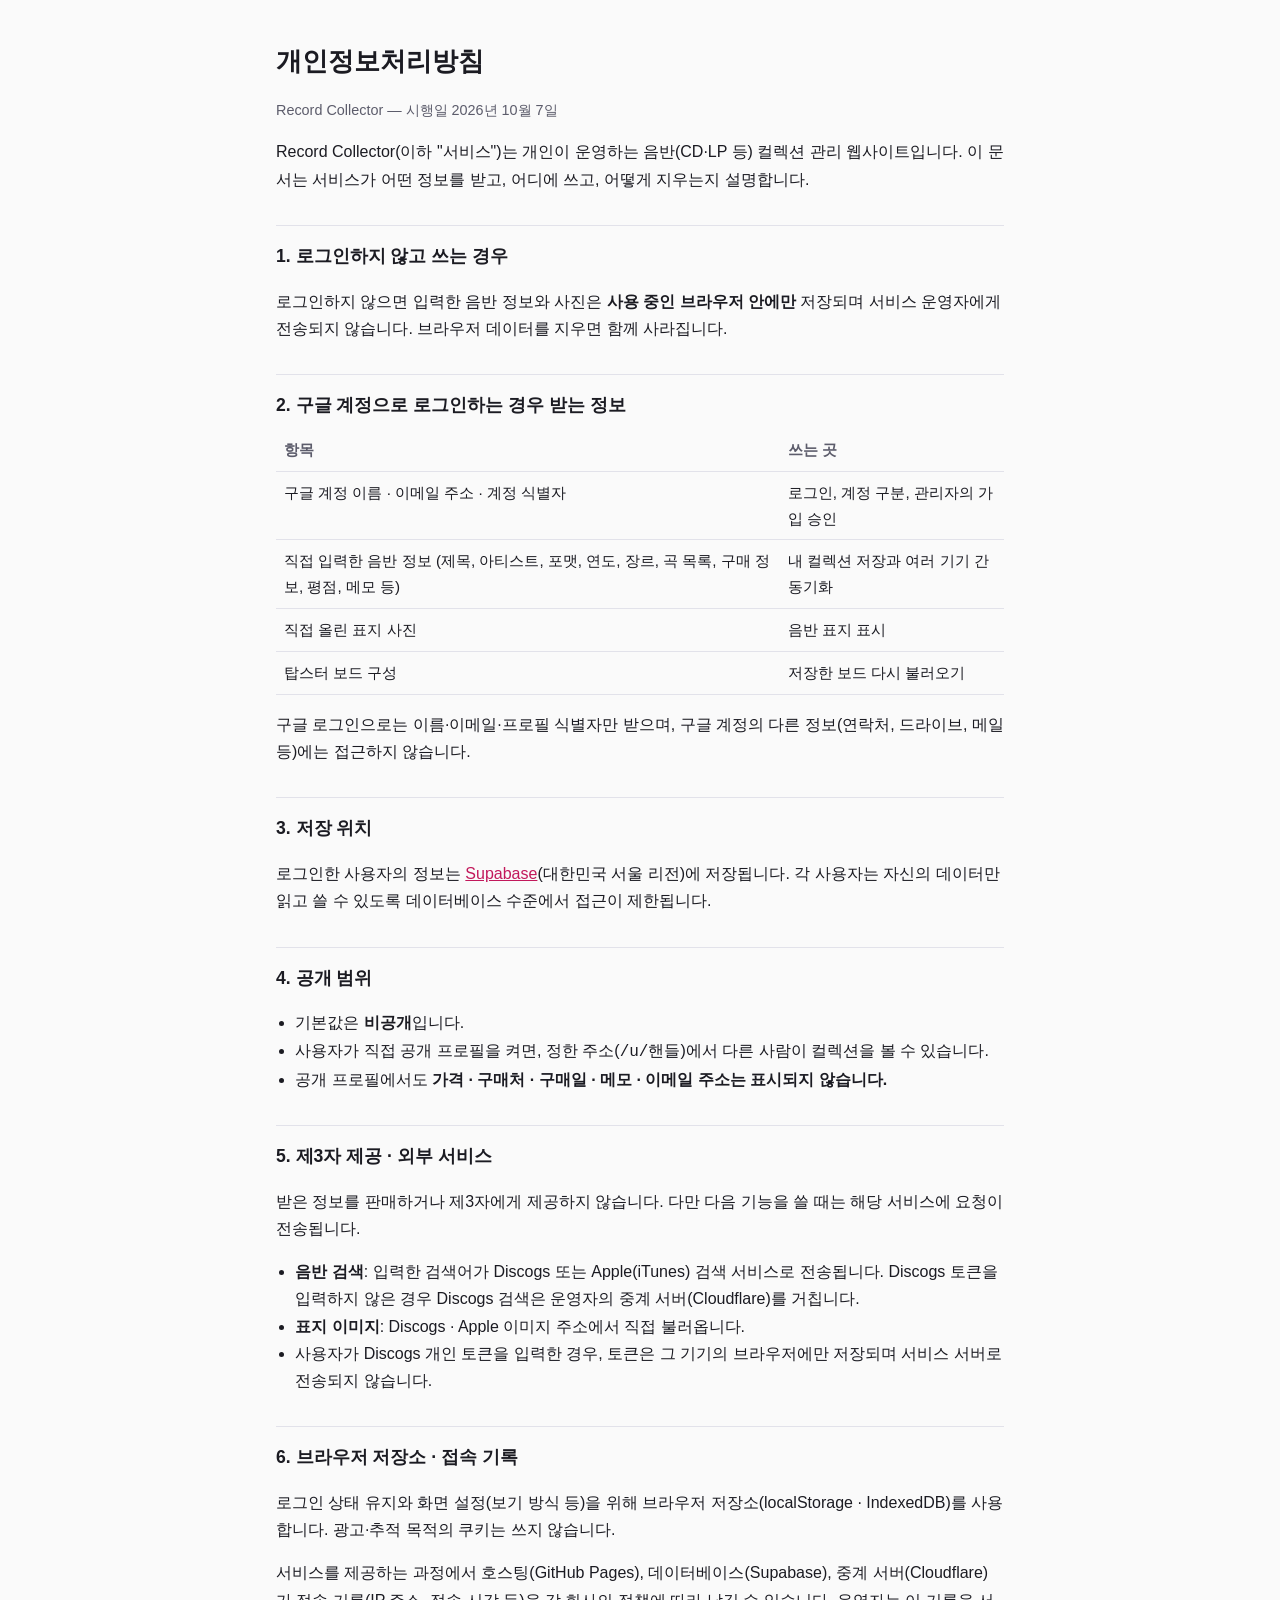
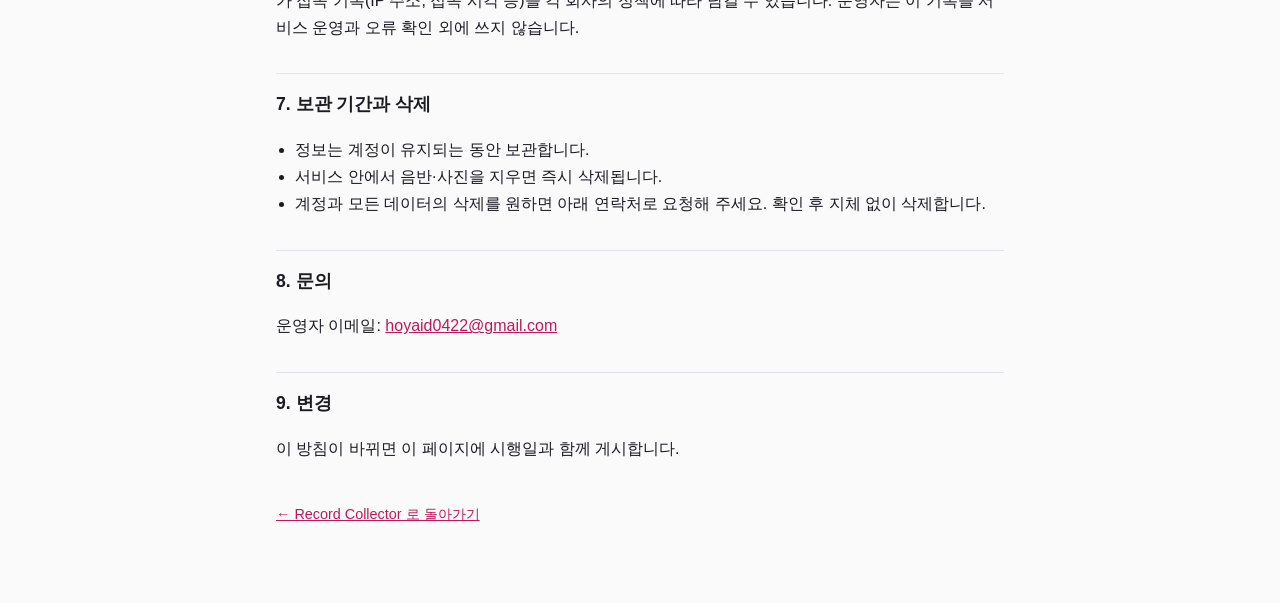
==== privacy.html @ 56c5d55b "deploy: motoo42/record-collector@c69d6bb1eff33a2529977f2d9a796d6fad0e534d" ====
<!doctype html>
<html lang="ko">
<head>
  <meta charset="utf-8" />
  <meta name="viewport" content="width=device-width, initial-scale=1" />
  <title>개인정보처리방침 · Record Collector</title>
  <link rel="icon" href="vinyl.svg" />
  <style>
    :root {
      --bg: #0e0e12;
      --text: #ececf1;
      --dim: #a3a3b2;
      --border: #2a2a33;
      --accent: #e0457b;
    }
    @media (prefers-color-scheme: light) {
      :root { --bg: #fafafa; --text: #1b1b22; --dim: #5c5c6b; --border: #e2e2ea; --accent: #c2185b; }
    }
    * { box-sizing: border-box; }
    body {
      margin: 0;
      background: var(--bg);
      color: var(--text);
      font: 16px/1.7 -apple-system, 'Segoe UI', 'Apple SD Gothic Neo', 'Malgun Gothic', sans-serif;
    }
    main { max-width: 760px; margin: 0 auto; padding: 40px 16px 64px; }
    h1 { font-size: 1.6rem; margin: 0 0 4px; }
    h2 { font-size: 1.1rem; margin: 32px 0 8px; padding-top: 16px; border-top: 1px solid var(--border); }
    p, li { color: var(--text); }
    .dim { color: var(--dim); font-size: 0.9rem; }
    a { color: var(--accent); }
    ul { padding-left: 1.2em; }
    table { width: 100%; border-collapse: collapse; font-size: 0.95rem; }
    th, td { text-align: left; padding: 8px; border-bottom: 1px solid var(--border); vertical-align: top; }
    th { color: var(--dim); font-weight: 600; }
  </style>
</head>
<body>
<main>
  <h1>개인정보처리방침</h1>
  <p class="dim">Record Collector — 시행일 2026년 10월 7일</p>

  <p>
    Record Collector(이하 "서비스")는 개인이 운영하는 음반(CD·LP 등) 컬렉션 관리 웹사이트입니다.
    이 문서는 서비스가 어떤 정보를 받고, 어디에 쓰고, 어떻게 지우는지 설명합니다.
  </p>

  <h2>1. 로그인하지 않고 쓰는 경우</h2>
  <p>
    로그인하지 않으면 입력한 음반 정보와 사진은 <strong>사용 중인 브라우저 안에만</strong> 저장되며 서비스 운영자에게 전송되지 않습니다.
    브라우저 데이터를 지우면 함께 사라집니다.
  </p>

  <h2>2. 구글 계정으로 로그인하는 경우 받는 정보</h2>
  <table>
    <tr><th>항목</th><th>쓰는 곳</th></tr>
    <tr><td>구글 계정 이름 · 이메일 주소 · 계정 식별자</td><td>로그인, 계정 구분, 관리자의 가입 승인</td></tr>
    <tr><td>직접 입력한 음반 정보 (제목, 아티스트, 포맷, 연도, 장르, 곡 목록, 구매 정보, 평점, 메모 등)</td><td>내 컬렉션 저장과 여러 기기 간 동기화</td></tr>
    <tr><td>직접 올린 표지 사진</td><td>음반 표지 표시</td></tr>
    <tr><td>탑스터 보드 구성</td><td>저장한 보드 다시 불러오기</td></tr>
  </table>
  <p>
    구글 로그인으로는 이름·이메일·프로필 식별자만 받으며, 구글 계정의 다른 정보(연락처, 드라이브, 메일 등)에는 접근하지 않습니다.
  </p>

  <h2>3. 저장 위치</h2>
  <p>
    로그인한 사용자의 정보는 <a href="https://supabase.com" rel="noopener">Supabase</a>(대한민국 서울 리전)에 저장됩니다.
    각 사용자는 자신의 데이터만 읽고 쓸 수 있도록 데이터베이스 수준에서 접근이 제한됩니다.
  </p>

  <h2>4. 공개 범위</h2>
  <ul>
    <li>기본값은 <strong>비공개</strong>입니다.</li>
    <li>사용자가 직접 공개 프로필을 켜면, 정한 주소(<code>/u/핸들</code>)에서 다른 사람이 컬렉션을 볼 수 있습니다.</li>
    <li>공개 프로필에서도 <strong>가격 · 구매처 · 구매일 · 메모 · 이메일 주소는 표시되지 않습니다.</strong></li>
  </ul>

  <h2>5. 제3자 제공 · 외부 서비스</h2>
  <p>받은 정보를 판매하거나 제3자에게 제공하지 않습니다. 다만 다음 기능을 쓸 때는 해당 서비스에 요청이 전송됩니다.</p>
  <ul>
    <li><strong>음반 검색</strong>: 입력한 검색어가 Discogs 또는 Apple(iTunes) 검색 서비스로 전송됩니다.
      Discogs 토큰을 입력하지 않은 경우 Discogs 검색은 운영자의 중계 서버(Cloudflare)를 거칩니다.</li>
    <li><strong>표지 이미지</strong>: Discogs · Apple 이미지 주소에서 직접 불러옵니다.</li>
    <li>사용자가 Discogs 개인 토큰을 입력한 경우, 토큰은 그 기기의 브라우저에만 저장되며 서비스 서버로 전송되지 않습니다.</li>
  </ul>

  <h2>6. 브라우저 저장소 · 접속 기록</h2>
  <p>로그인 상태 유지와 화면 설정(보기 방식 등)을 위해 브라우저 저장소(localStorage · IndexedDB)를 사용합니다. 광고·추적 목적의 쿠키는 쓰지 않습니다.</p>
  <p>서비스를 제공하는 과정에서 호스팅(GitHub Pages), 데이터베이스(Supabase), 중계 서버(Cloudflare)가 접속 기록(IP 주소, 접속 시각 등)을 각 회사의 정책에 따라 남길 수 있습니다. 운영자는 이 기록을 서비스 운영과 오류 확인 외에 쓰지 않습니다.</p>

  <h2>7. 보관 기간과 삭제</h2>
  <ul>
    <li>정보는 계정이 유지되는 동안 보관합니다.</li>
    <li>서비스 안에서 음반·사진을 지우면 즉시 삭제됩니다.</li>
    <li>계정과 모든 데이터의 삭제를 원하면 아래 연락처로 요청해 주세요. 확인 후 지체 없이 삭제합니다.</li>
  </ul>

  <h2>8. 문의</h2>
  <p>운영자 이메일: <a href="mailto:hoyaid0422@gmail.com">hoyaid0422@gmail.com</a></p>

  <h2>9. 변경</h2>
  <p>이 방침이 바뀌면 이 페이지에 시행일과 함께 게시합니다.</p>

  <p class="dim" style="margin-top: 40px"><a href="./">← Record Collector 로 돌아가기</a></p>
</main>
</body>
</html>
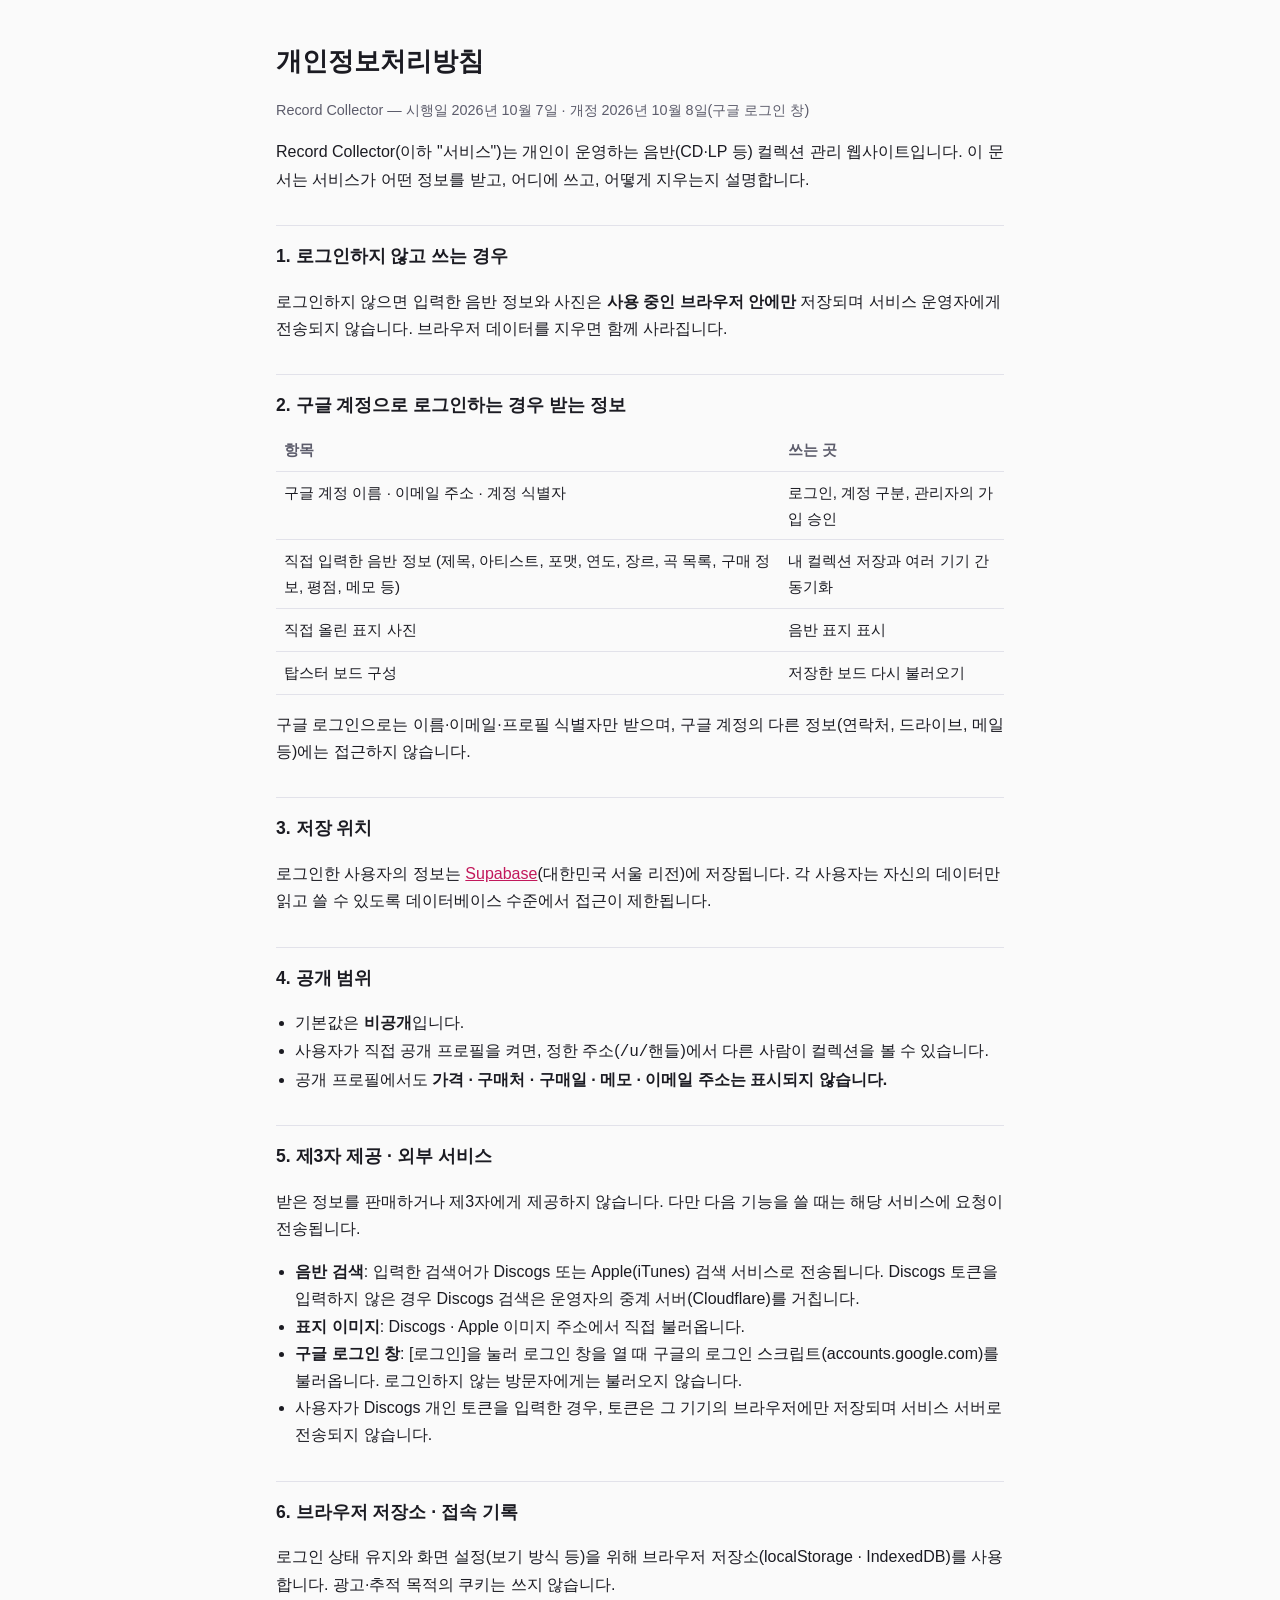
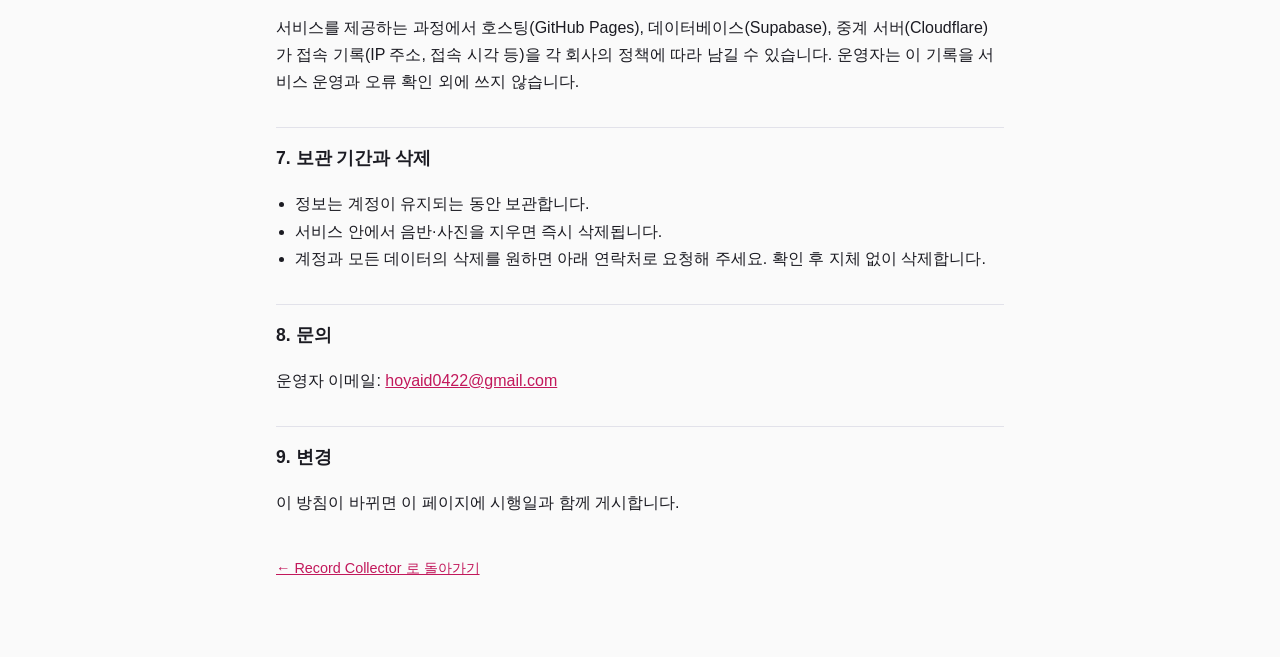
==== commit 85b23483: "deploy: motoo42/record-collector@2a971c1aa10acdedd1fd1f882a39ee920d4b8c58" ====
--- a/privacy.html
+++ b/privacy.html
@@ -38,7 +38,7 @@
 <body>
 <main>
   <h1>개인정보처리방침</h1>
-  <p class="dim">Record Collector — 시행일 2026년 10월 7일</p>
+  <p class="dim">Record Collector — 시행일 2026년 10월 7일 · 개정 2026년 10월 8일(구글 로그인 창)</p>
 
   <p>
     Record Collector(이하 "서비스")는 개인이 운영하는 음반(CD·LP 등) 컬렉션 관리 웹사이트입니다.
@@ -82,6 +82,8 @@
     <li><strong>음반 검색</strong>: 입력한 검색어가 Discogs 또는 Apple(iTunes) 검색 서비스로 전송됩니다.
       Discogs 토큰을 입력하지 않은 경우 Discogs 검색은 운영자의 중계 서버(Cloudflare)를 거칩니다.</li>
     <li><strong>표지 이미지</strong>: Discogs · Apple 이미지 주소에서 직접 불러옵니다.</li>
+    <li><strong>구글 로그인 창</strong>: [로그인]을 눌러 로그인 창을 열 때 구글의 로그인 스크립트(accounts.google.com)를 불러옵니다.
+      로그인하지 않는 방문자에게는 불러오지 않습니다.</li>
     <li>사용자가 Discogs 개인 토큰을 입력한 경우, 토큰은 그 기기의 브라우저에만 저장되며 서비스 서버로 전송되지 않습니다.</li>
   </ul>
 
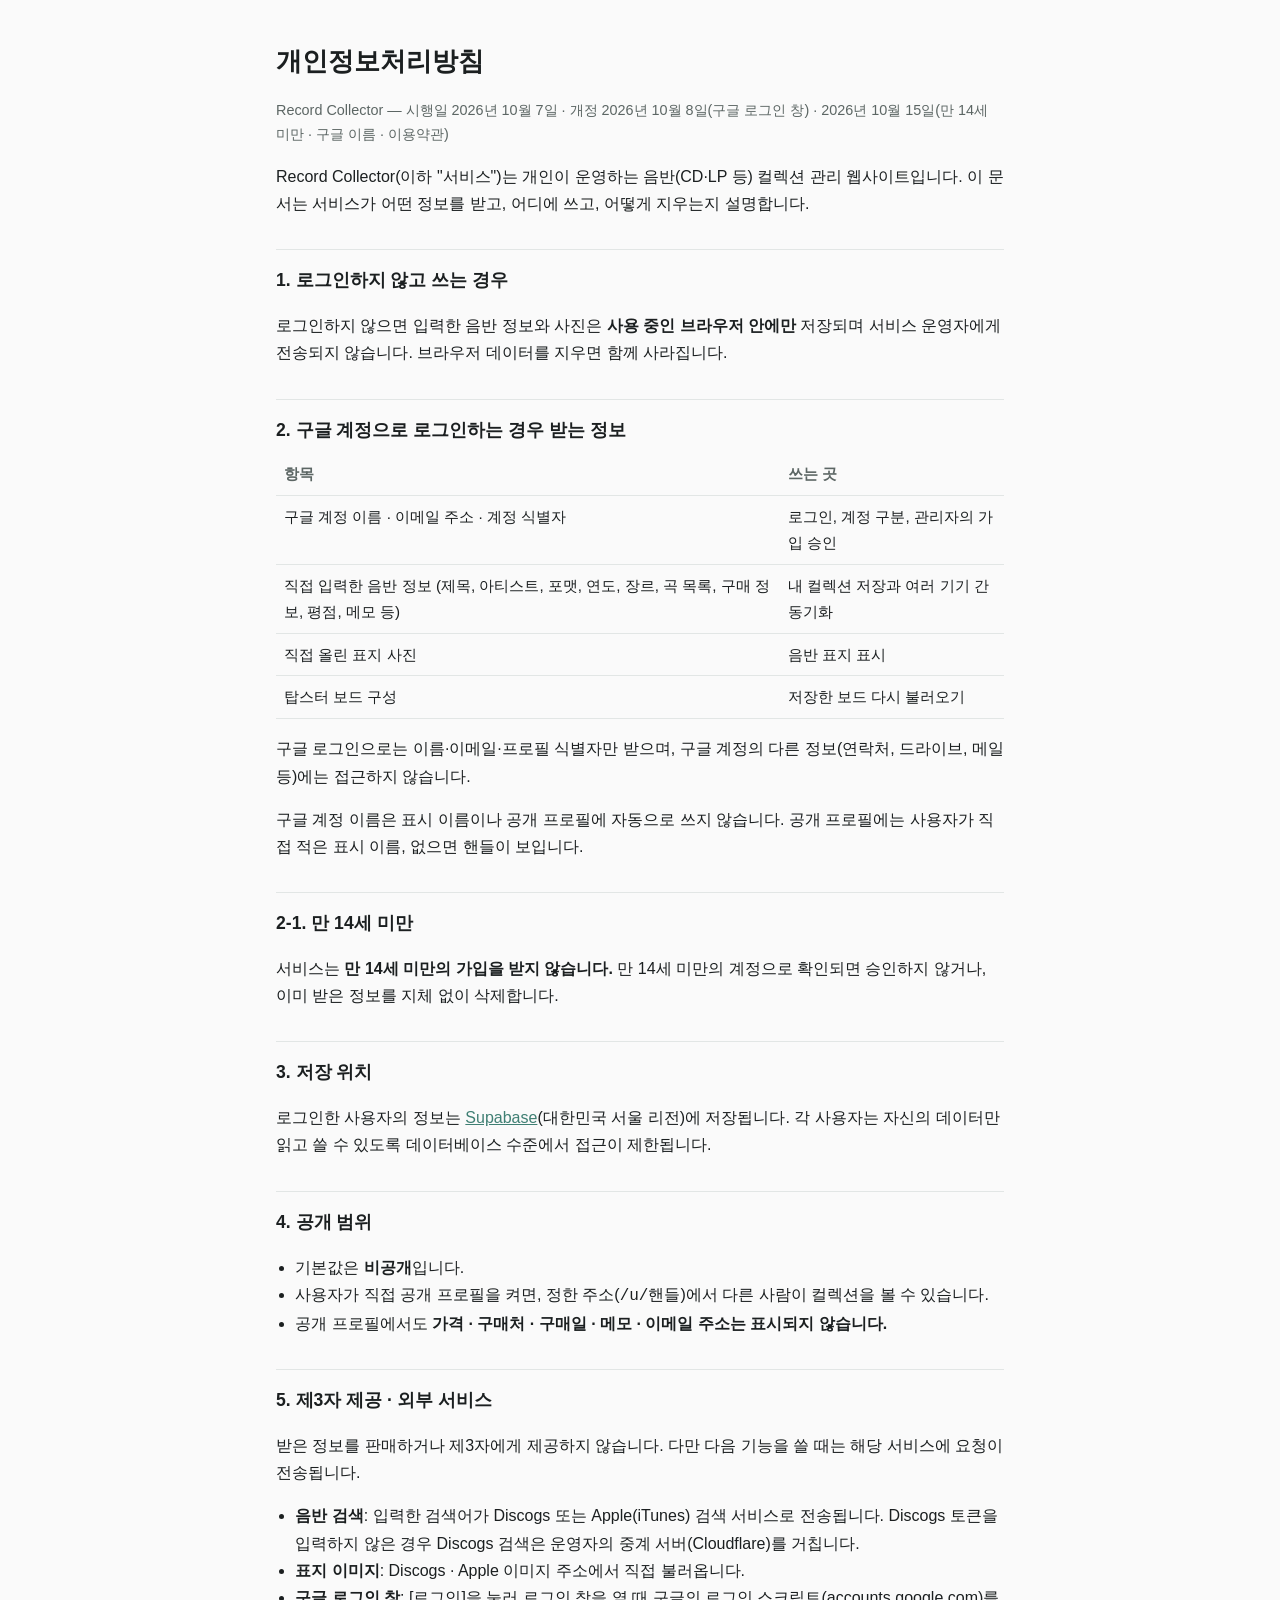
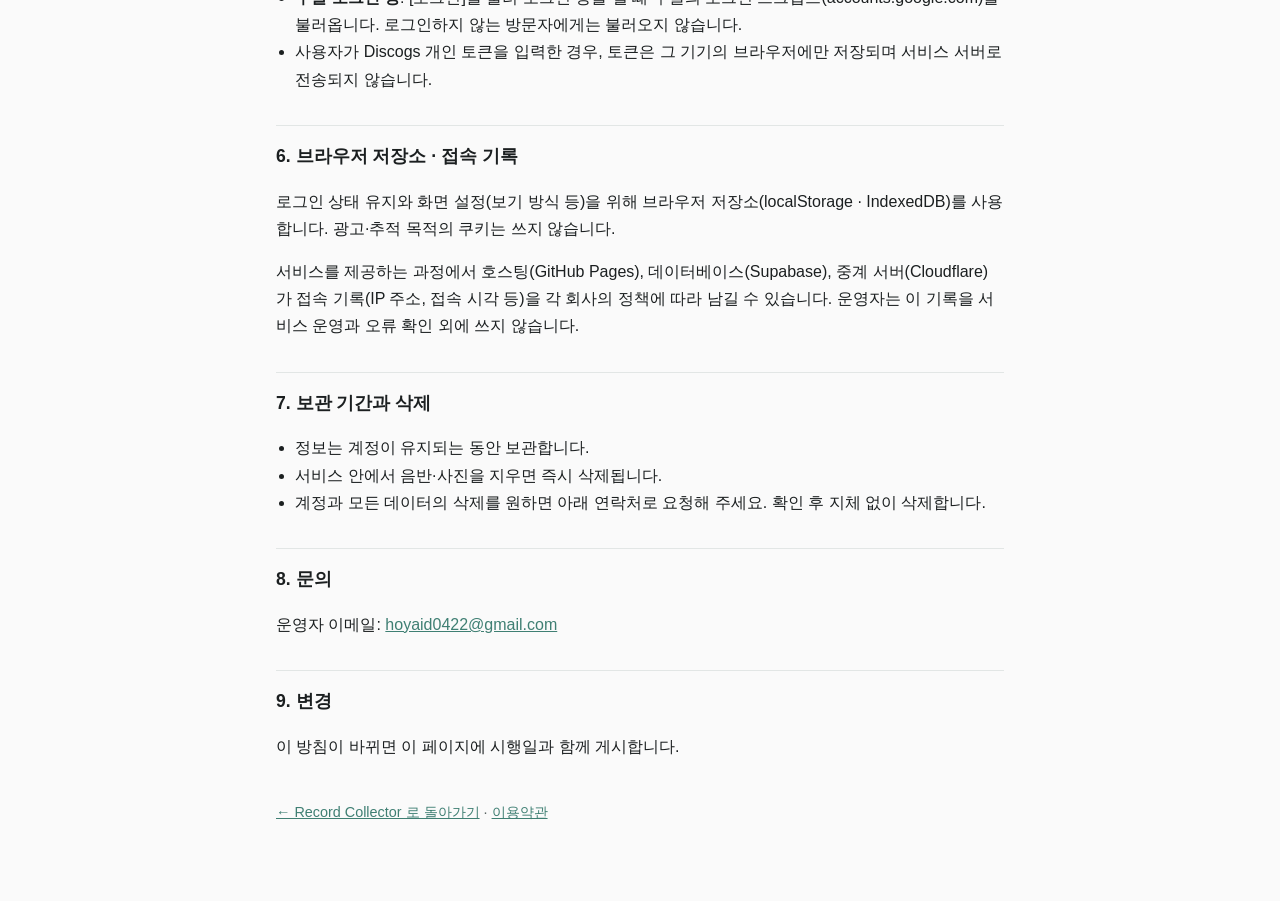
==== commit 445cdbbd: "deploy: motoo42/record-collector@3d9e39ec51e8545424b9687e1cf15cfb0130ae1f" ====
--- a/privacy.html
+++ b/privacy.html
@@ -7,14 +7,14 @@
   <link rel="icon" href="vinyl.svg" />
   <style>
     :root {
-      --bg: #0e0e12;
-      --text: #ececf1;
-      --dim: #a3a3b2;
-      --border: #2a2a33;
-      --accent: #e0457b;
+      --bg: #0d1113;
+      --text: #e6ebe8;
+      --dim: #9aa5a1;
+      --border: #253033;
+      --accent: #87bdb2;
     }
     @media (prefers-color-scheme: light) {
-      :root { --bg: #fafafa; --text: #1b1b22; --dim: #5c5c6b; --border: #e2e2ea; --accent: #c2185b; }
+      :root { --bg: #fafafa; --text: #1b1f20; --dim: #5c6664; --border: #e2e6e5; --accent: #3f7f73; }
     }
     * { box-sizing: border-box; }
     body {
@@ -38,7 +38,7 @@
 <body>
 <main>
   <h1>개인정보처리방침</h1>
-  <p class="dim">Record Collector — 시행일 2026년 10월 7일 · 개정 2026년 10월 8일(구글 로그인 창)</p>
+  <p class="dim">Record Collector — 시행일 2026년 10월 7일 · 개정 2026년 10월 8일(구글 로그인 창) · 2026년 10월 15일(만 14세 미만 · 구글 이름 · 이용약관)</p>
 
   <p>
     Record Collector(이하 "서비스")는 개인이 운영하는 음반(CD·LP 등) 컬렉션 관리 웹사이트입니다.
@@ -61,6 +61,14 @@
   </table>
   <p>
     구글 로그인으로는 이름·이메일·프로필 식별자만 받으며, 구글 계정의 다른 정보(연락처, 드라이브, 메일 등)에는 접근하지 않습니다.
+  </p>
+  <p>
+    구글 계정 이름은 표시 이름이나 공개 프로필에 자동으로 쓰지 않습니다. 공개 프로필에는 사용자가 직접 적은 표시 이름, 없으면 핸들이 보입니다.
+  </p>
+
+  <h2>2-1. 만 14세 미만</h2>
+  <p>
+    서비스는 <strong>만 14세 미만의 가입을 받지 않습니다.</strong> 만 14세 미만의 계정으로 확인되면 승인하지 않거나, 이미 받은 정보를 지체 없이 삭제합니다.
   </p>
 
   <h2>3. 저장 위치</h2>
@@ -104,7 +112,7 @@
   <h2>9. 변경</h2>
   <p>이 방침이 바뀌면 이 페이지에 시행일과 함께 게시합니다.</p>
 
-  <p class="dim" style="margin-top: 40px"><a href="./">← Record Collector 로 돌아가기</a></p>
+  <p class="dim" style="margin-top: 40px"><a href="./">← Record Collector 로 돌아가기</a> · <a href="terms.html">이용약관</a></p>
 </main>
 </body>
 </html>
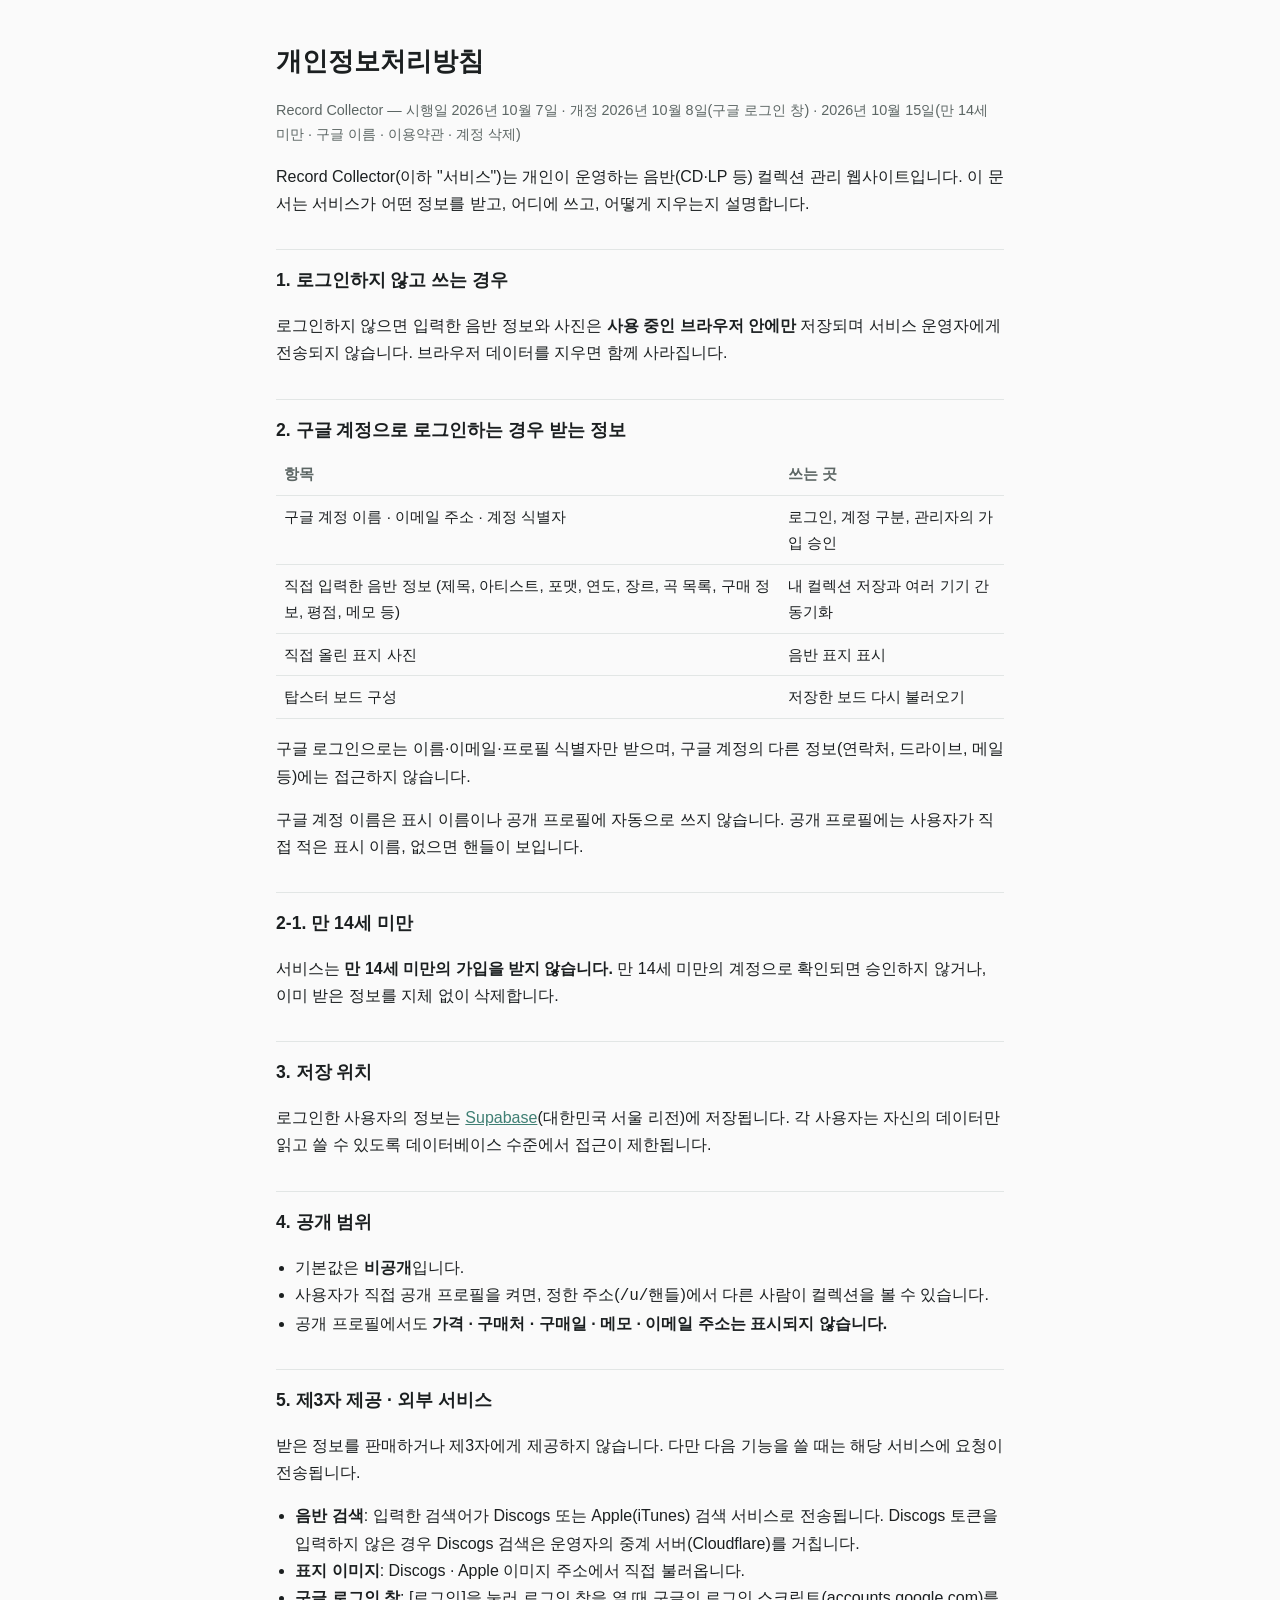
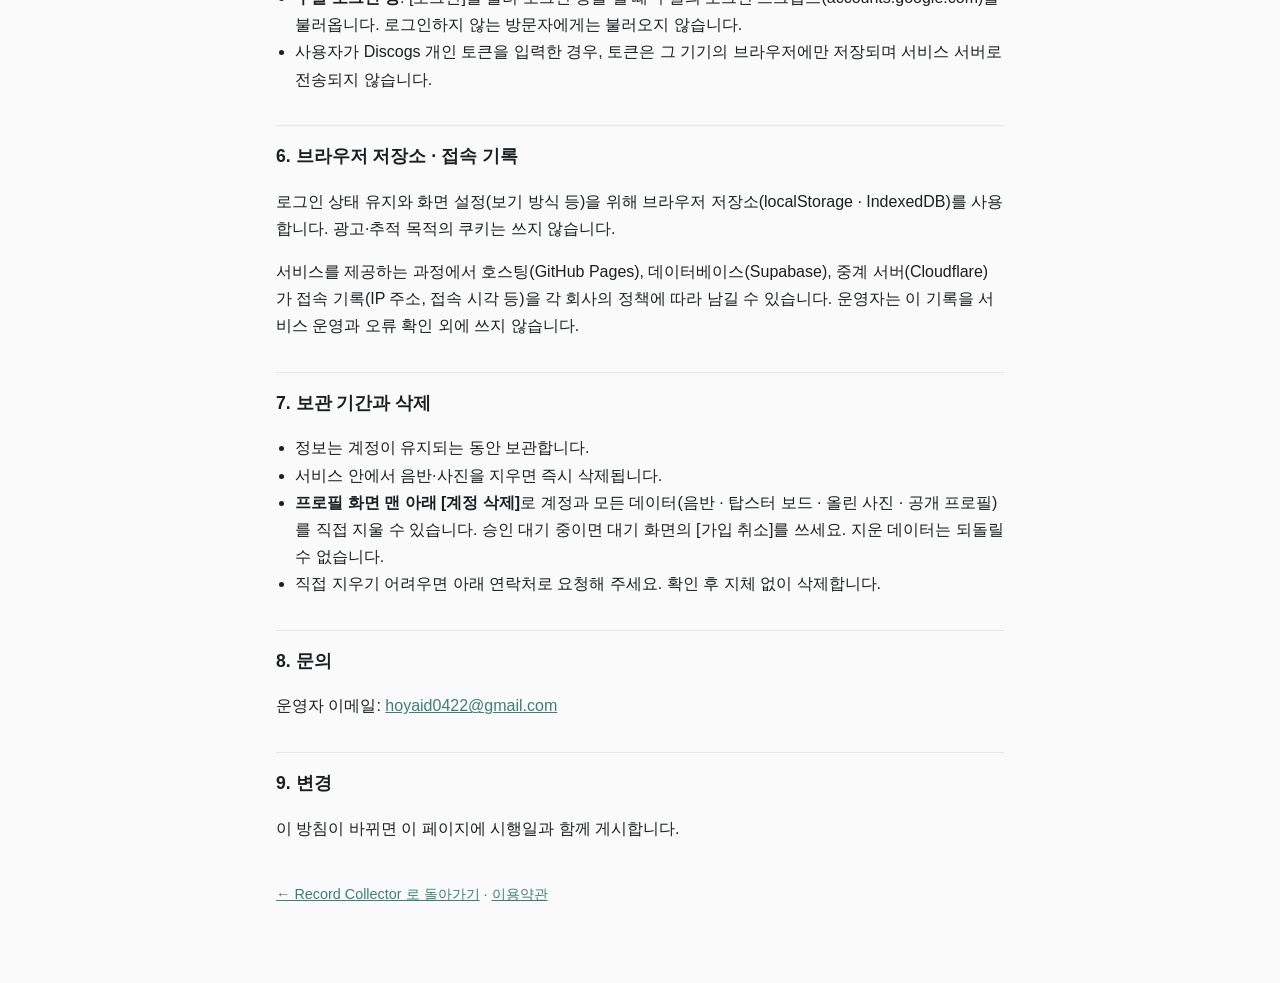
==== commit da2f5a09: "deploy: motoo42/record-collector@a580de9fbcf6f8a475831f1edec141cf291e509c" ====
--- a/privacy.html
+++ b/privacy.html
@@ -38,7 +38,7 @@
 <body>
 <main>
   <h1>개인정보처리방침</h1>
-  <p class="dim">Record Collector — 시행일 2026년 10월 7일 · 개정 2026년 10월 8일(구글 로그인 창) · 2026년 10월 15일(만 14세 미만 · 구글 이름 · 이용약관)</p>
+  <p class="dim">Record Collector — 시행일 2026년 10월 7일 · 개정 2026년 10월 8일(구글 로그인 창) · 2026년 10월 15일(만 14세 미만 · 구글 이름 · 이용약관 · 계정 삭제)</p>
 
   <p>
     Record Collector(이하 "서비스")는 개인이 운영하는 음반(CD·LP 등) 컬렉션 관리 웹사이트입니다.
@@ -103,7 +103,8 @@
   <ul>
     <li>정보는 계정이 유지되는 동안 보관합니다.</li>
     <li>서비스 안에서 음반·사진을 지우면 즉시 삭제됩니다.</li>
-    <li>계정과 모든 데이터의 삭제를 원하면 아래 연락처로 요청해 주세요. 확인 후 지체 없이 삭제합니다.</li>
+    <li><strong>프로필 화면 맨 아래 [계정 삭제]</strong>로 계정과 모든 데이터(음반 · 탑스터 보드 · 올린 사진 · 공개 프로필)를 직접 지울 수 있습니다. 승인 대기 중이면 대기 화면의 [가입 취소]를 쓰세요. 지운 데이터는 되돌릴 수 없습니다.</li>
+    <li>직접 지우기 어려우면 아래 연락처로 요청해 주세요. 확인 후 지체 없이 삭제합니다.</li>
   </ul>
 
   <h2>8. 문의</h2>
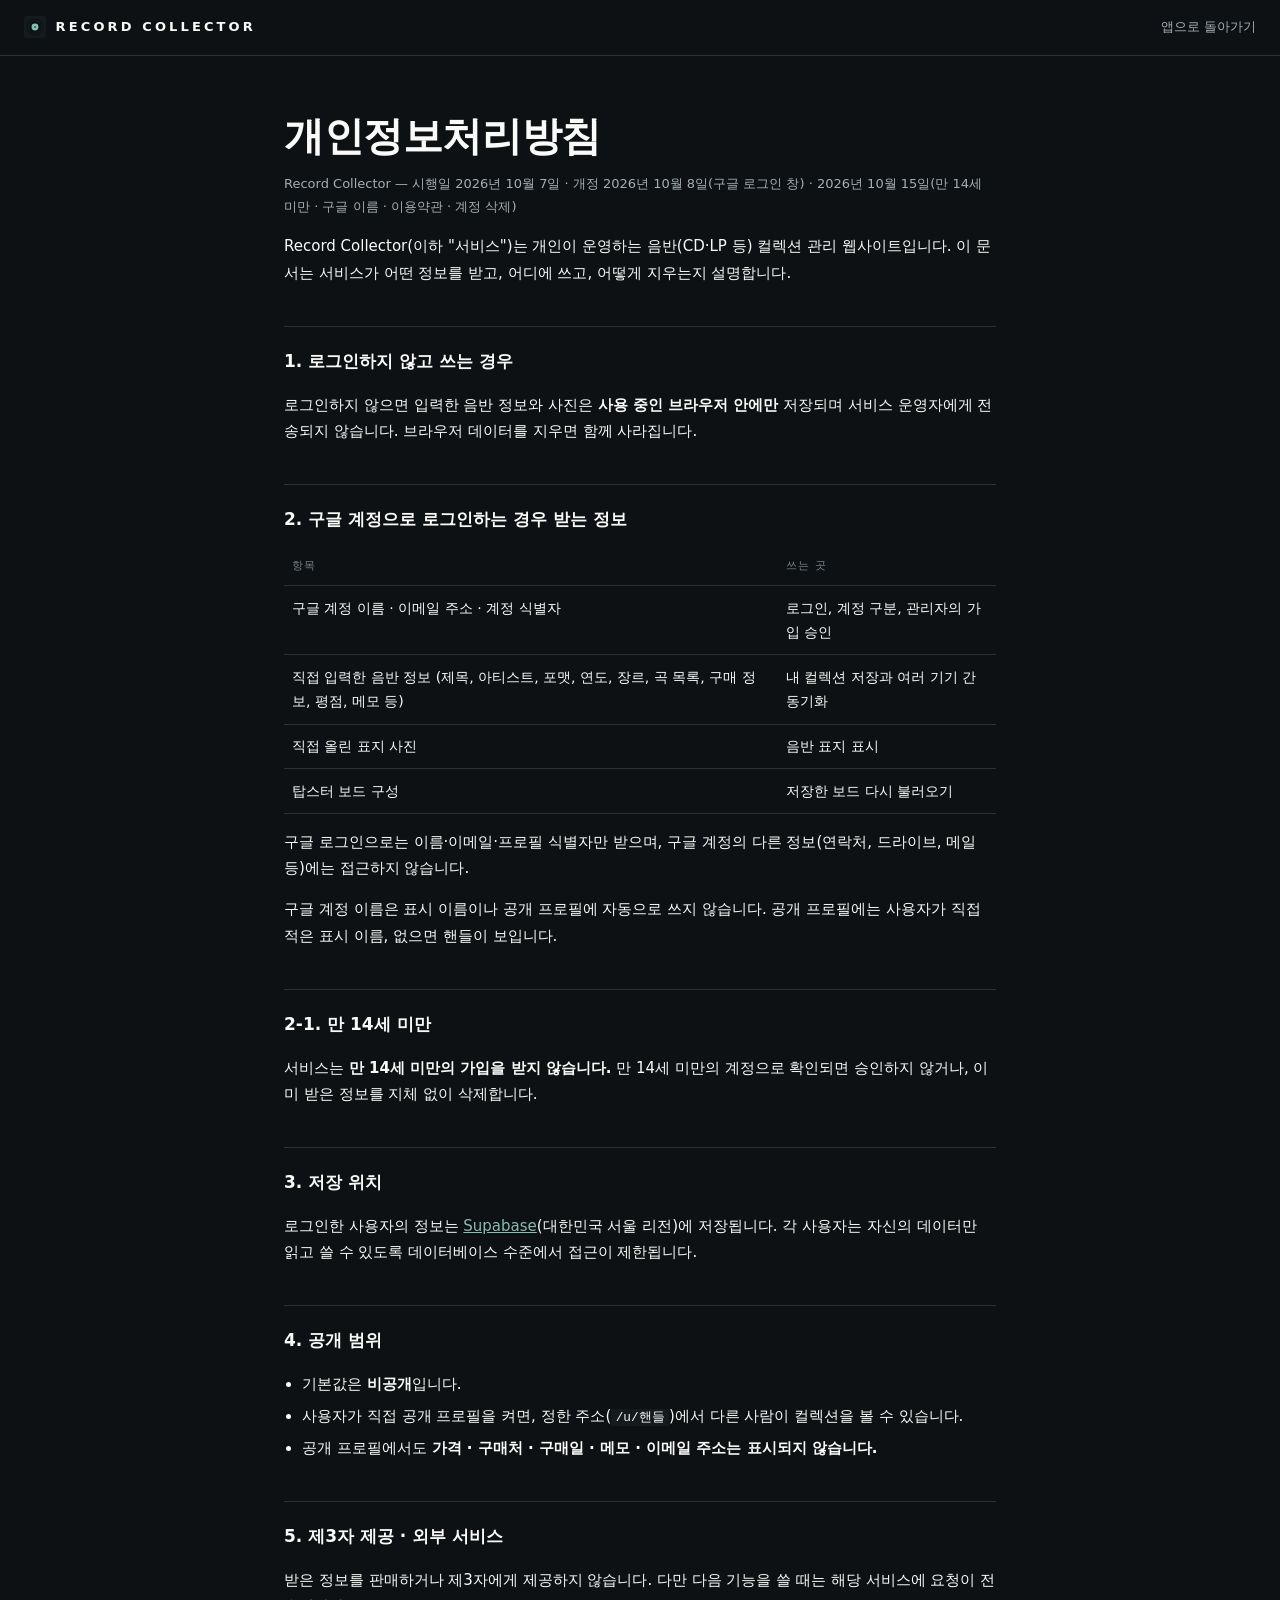
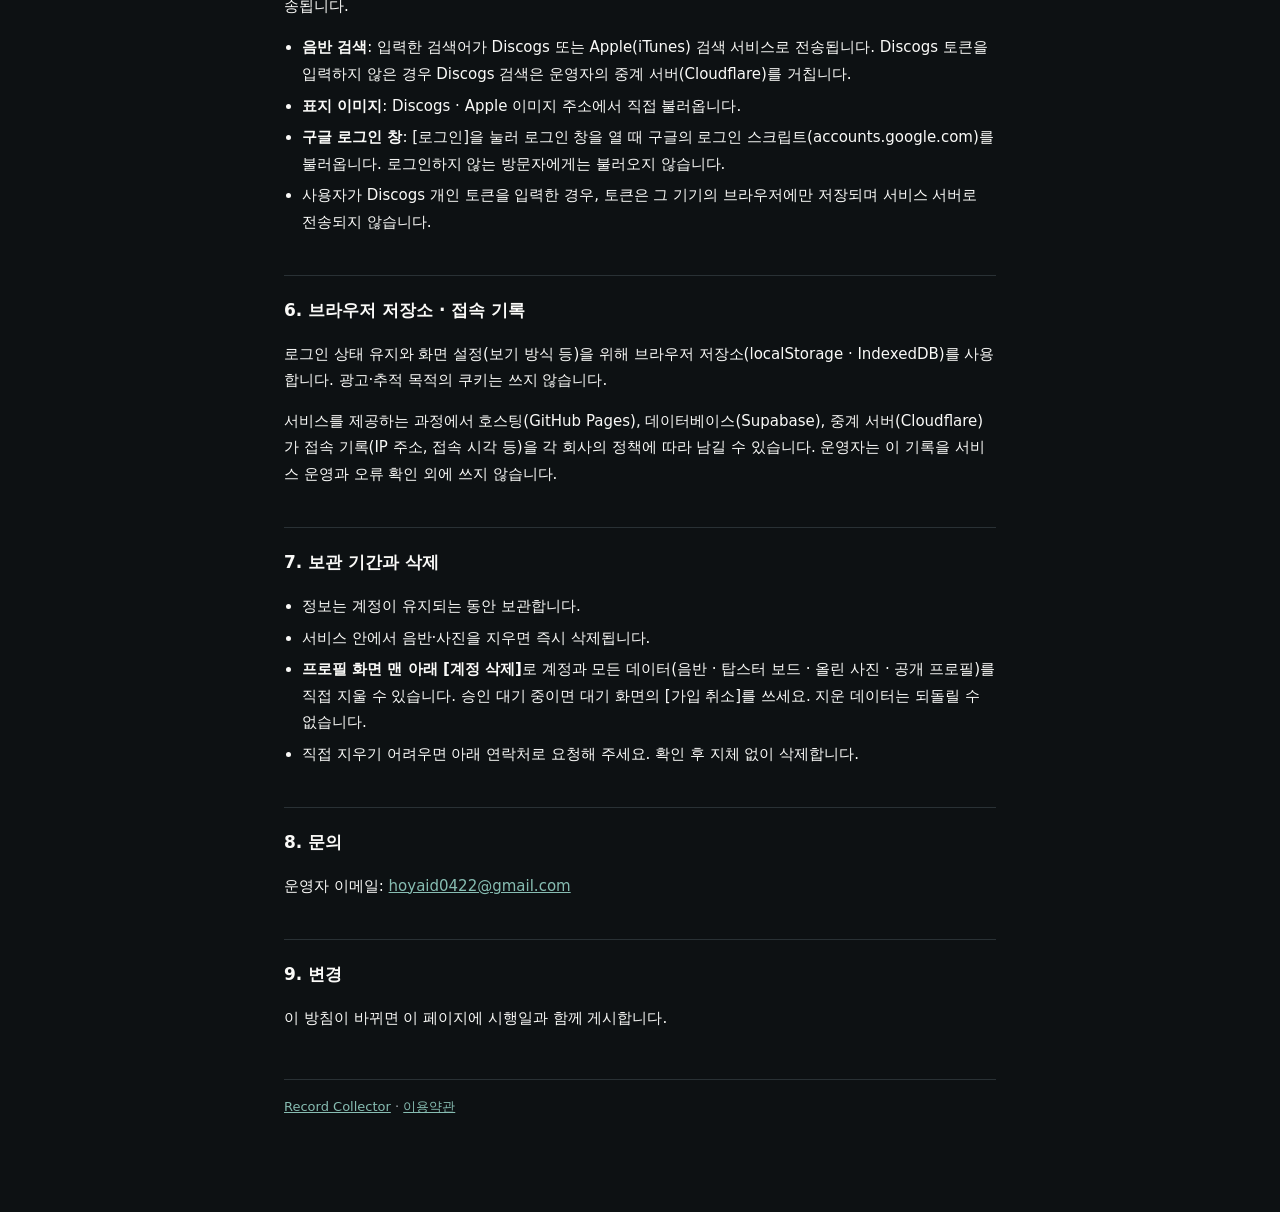
==== commit fa0d53f7: "deploy: motoo42/record-collector@663bb42157d4b9dde941d27e40f417eeec5ee622" ====
--- a/privacy.html
+++ b/privacy.html
@@ -5,37 +5,14 @@
   <meta name="viewport" content="width=device-width, initial-scale=1" />
   <title>개인정보처리방침 · Record Collector</title>
   <link rel="icon" href="vinyl.svg" />
-  <style>
-    :root {
-      --bg: #0d1113;
-      --text: #e6ebe8;
-      --dim: #9aa5a1;
-      --border: #253033;
-      --accent: #87bdb2;
-    }
-    @media (prefers-color-scheme: light) {
-      :root { --bg: #fafafa; --text: #1b1f20; --dim: #5c6664; --border: #e2e6e5; --accent: #3f7f73; }
-    }
-    * { box-sizing: border-box; }
-    body {
-      margin: 0;
-      background: var(--bg);
-      color: var(--text);
-      font: 16px/1.7 -apple-system, 'Segoe UI', 'Apple SD Gothic Neo', 'Malgun Gothic', sans-serif;
-    }
-    main { max-width: 760px; margin: 0 auto; padding: 40px 16px 64px; }
-    h1 { font-size: 1.6rem; margin: 0 0 4px; }
-    h2 { font-size: 1.1rem; margin: 32px 0 8px; padding-top: 16px; border-top: 1px solid var(--border); }
-    p, li { color: var(--text); }
-    .dim { color: var(--dim); font-size: 0.9rem; }
-    a { color: var(--accent); }
-    ul { padding-left: 1.2em; }
-    table { width: 100%; border-collapse: collapse; font-size: 0.95rem; }
-    th, td { text-align: left; padding: 8px; border-bottom: 1px solid var(--border); vertical-align: top; }
-    th { color: var(--dim); font-weight: 600; }
-  </style>
+  <meta name="color-scheme" content="dark" />
+  <link rel="stylesheet" href="legal.css" />
 </head>
 <body>
+<header class="legal-top">
+  <a class="legal-brand" href="./"><img src="vinyl.svg" alt="" />RECORD COLLECTOR</a>
+  <a class="legal-back" href="./">앱으로 돌아가기</a>
+</header>
 <main>
   <h1>개인정보처리방침</h1>
   <p class="dim">Record Collector — 시행일 2026년 10월 7일 · 개정 2026년 10월 8일(구글 로그인 창) · 2026년 10월 15일(만 14세 미만 · 구글 이름 · 이용약관 · 계정 삭제)</p>
@@ -113,7 +90,7 @@
   <h2>9. 변경</h2>
   <p>이 방침이 바뀌면 이 페이지에 시행일과 함께 게시합니다.</p>
 
-  <p class="dim" style="margin-top: 40px"><a href="./">← Record Collector 로 돌아가기</a> · <a href="terms.html">이용약관</a></p>
+  <p class="dim legal-foot"><a href="./">Record Collector</a> · <a href="terms.html">이용약관</a></p>
 </main>
 </body>
 </html>
--- a/legal.css
+++ b/legal.css
@@ -0,0 +1,149 @@
+/* 이용약관 · 개인정보처리방침 공통 모양 — 앱과 같은 '미술관' 스킨(세이지), 늘 어두운 배경.
+   앱 밖의 문서 파일이라(구글 로그인 설정에 이 주소가 등록돼 있어 그대로 둔다) 앱의 CSS 를 쓸 수 없어 값을 옮겨 적었다.
+   색 · 크기를 바꾸면 src/styles/base.css 의 :root 와 맞출 것. 기기가 밝은 테마여도 바꾸지 않는다(앱과 같게). */
+:root {
+  --bg: #0d1113;
+  --surface: #151a1d;
+  --line: #293135;
+  --text: #fafaf8;
+  --text-dim: #a5aeb3;
+  --text-faint: #788288;
+  --accent: #87bdb2;
+  --font: 'Noto Sans KR Variable', 'Noto Sans KR', system-ui, -apple-system, 'Segoe UI', 'Apple SD Gothic Neo', 'Malgun Gothic', sans-serif;
+  color-scheme: dark;
+}
+
+* {
+  box-sizing: border-box;
+}
+
+body {
+  margin: 0;
+  background: var(--bg);
+  color: var(--text);
+  font: 400 0.9375rem/1.75 var(--font);
+  -webkit-font-smoothing: antialiased;
+}
+
+/* 맨 위 — 앱 메뉴 줄과 같은 높이 · 선 */
+.legal-top {
+  display: flex;
+  align-items: center;
+  justify-content: space-between;
+  gap: 1rem;
+  padding: 1rem 1.5rem;
+  border-bottom: 1px solid var(--line);
+}
+.legal-brand {
+  display: inline-flex;
+  align-items: center;
+  gap: 0.6rem;
+  color: var(--text);
+  text-decoration: none;
+  font-size: 0.8125rem;
+  font-weight: 700;
+  letter-spacing: 0.24em;
+}
+.legal-brand img {
+  width: 22px;
+  height: 22px;
+}
+.legal-top a.legal-back {
+  color: var(--text-dim);
+  font-size: 0.8125rem;
+  text-decoration: none;
+}
+.legal-top a.legal-back:hover {
+  color: var(--accent);
+}
+
+main {
+  max-width: 760px;
+  margin: 0 auto;
+  padding: 3.5rem 1.5rem 5rem;
+}
+
+h1 {
+  margin: 0 0 0.5rem;
+  font-size: 2.5rem;
+  font-weight: 700;
+  letter-spacing: -0.01em;
+  line-height: 1.2;
+}
+
+h2 {
+  margin: 2.5rem 0 0.75rem;
+  padding-top: 1.25rem;
+  border-top: 1px solid var(--line);
+  font-size: 1.0625rem;
+  font-weight: 700;
+}
+
+p,
+li {
+  color: var(--text);
+}
+
+.dim {
+  color: var(--text-dim);
+  font-size: 0.8125rem;
+}
+
+a {
+  color: var(--accent);
+}
+
+strong {
+  font-weight: 700;
+}
+
+ul {
+  padding-left: 1.2em;
+}
+
+li + li {
+  margin-top: 0.35rem;
+}
+
+code {
+  padding: 0.1em 0.35em;
+  background: var(--surface);
+  font-size: 0.85em;
+}
+
+table {
+  width: 100%;
+  border-collapse: collapse;
+  font-size: 0.875rem;
+}
+th,
+td {
+  padding: 0.6rem 0.5rem;
+  border-bottom: 1px solid var(--line);
+  text-align: left;
+  vertical-align: top;
+}
+th {
+  color: var(--text-faint);
+  font-size: 0.6875rem;
+  font-weight: 500;
+  letter-spacing: 0.12em;
+}
+
+.legal-foot {
+  margin-top: 3rem;
+  padding-top: 1rem;
+  border-top: 1px solid var(--line);
+}
+
+@media (max-width: 640px) {
+  .legal-top {
+    padding: 0.9rem 1rem;
+  }
+  main {
+    padding: 2.25rem 1rem 4rem;
+  }
+  h1 {
+    font-size: 1.875rem;
+  }
+}
